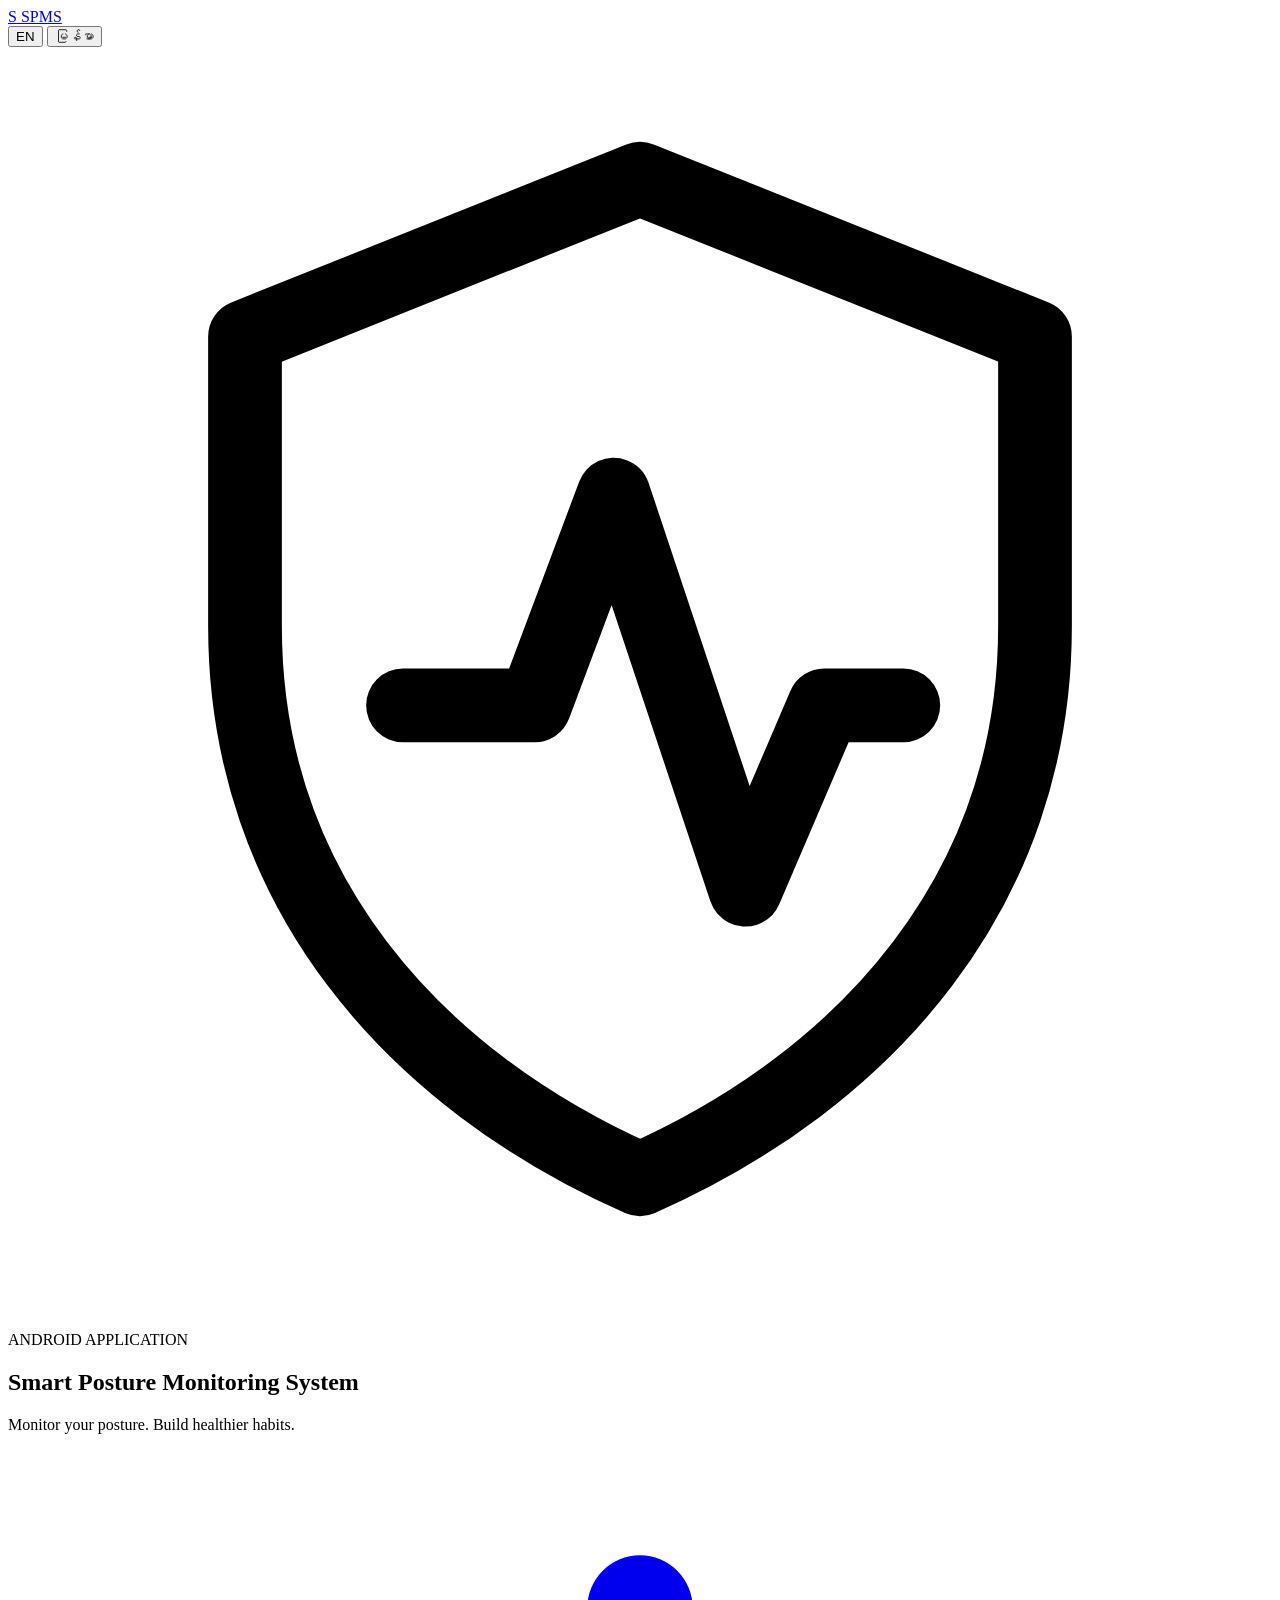
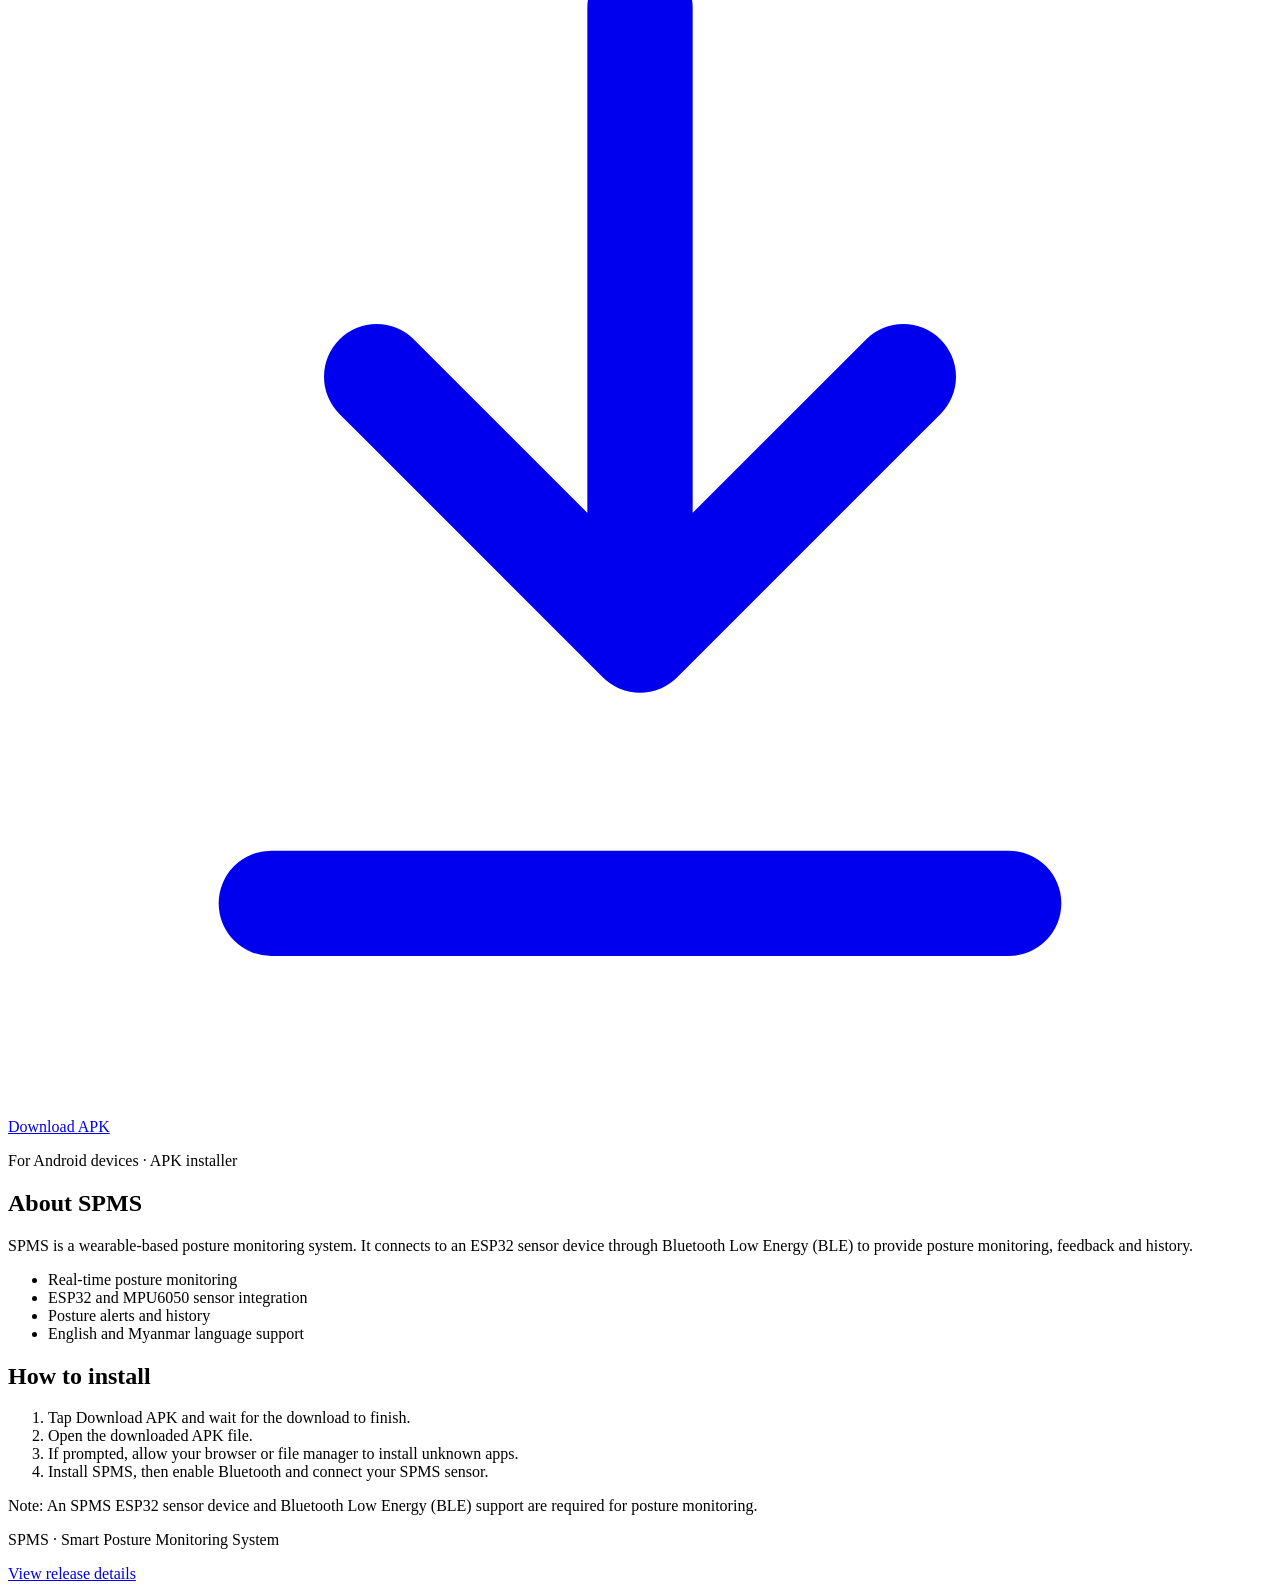
==== index.html @ 6ef0e87a "Rename index .html to index.html" ====
<!doctype html>
<html lang="en">
<head>
  <meta charset="utf-8">
  <meta name="viewport" content="width=device-width, initial-scale=1">
  <meta name="theme-color" content="#ffffff">
  <meta name="description" content="Download the Smart Posture Monitoring System (SPMS) Android application.">
  <title>SPMS — Android Download</title>
  <link rel="stylesheet" href="style.css">
</head>
<body>
  <main class="page">
    <header class="topbar">
      <a class="brand" href="#" aria-label="SPMS home">
        <span class="brand-mark" aria-hidden="true">S</span>
        <span>SPMS</span>
      </a>
      <div class="language-switch" role="group" aria-label="Choose language">
        <button type="button" class="lang-button active" data-lang="en" aria-pressed="true">EN</button>
        <button type="button" class="lang-button" data-lang="my" aria-pressed="false">မြန်မာ</button>
      </div>
    </header>

    <section class="hero">
      <div class="app-icon" aria-hidden="true">
        <svg viewBox="0 0 48 48" role="img">
          <path d="M24 5 39 11v11c0 10-6.4 17.2-15 21-8.6-3.8-15-11-15-21V11L24 5Z" fill="none" stroke="currentColor" stroke-width="2.8" stroke-linejoin="round"/>
          <path d="M15 25h5l3-8 5 15 3-7h3" fill="none" stroke="currentColor" stroke-width="2.8" stroke-linecap="round" stroke-linejoin="round"/>
        </svg>
      </div>
      <p class="eyebrow" data-en="ANDROID APPLICATION" data-my="ANDROID အက်ပ်">ANDROID APPLICATION</p>
      <h1 data-en="Smart Posture Monitoring System" data-my="စမတ် ကိုယ်နေဟန်ထား စောင့်ကြည့်စနစ်">Smart Posture Monitoring System</h1>
      <p class="subtitle" data-en="Monitor your posture. Build healthier habits." data-my="သင့်ကိုယ်နေဟန်ထားကို စောင့်ကြည့်ပြီး ပိုမိုကျန်းမာသော အလေ့အကျင့်များ တည်ဆောက်ပါ။">Monitor your posture. Build healthier habits.</p>
      <a class="download-button" href="https://github.com/RandXI/SmartPostureMonitoringSystem/releases/latest/download/app-release.apk">
        <svg viewBox="0 0 24 24" aria-hidden="true"><path d="M12 3v12m0 0 5-5m-5 5-5-5M5 20h14" fill="none" stroke="currentColor" stroke-width="2" stroke-linecap="round" stroke-linejoin="round"/></svg>
        <span data-en="Download APK" data-my="APK ဒေါင်းလုဒ်ရယူရန်">Download APK</span>
      </a>
      <p class="file-note" data-en="For Android devices · APK installer" data-my="Android ဖုန်းများအတွက် · APK ဖိုင်">For Android devices · APK installer</p>
    </section>

    <section class="info-card">
      <h2 data-en="About SPMS" data-my="SPMS အကြောင်း">About SPMS</h2>
      <p data-en="SPMS is a wearable-based posture monitoring system. It connects to an ESP32 sensor device through Bluetooth Low Energy (BLE) to provide posture monitoring, feedback and history." data-my="SPMS သည် ဝတ်ဆင်အသုံးပြုနိုင်သော ကိုယ်နေဟန်ထား စောင့်ကြည့်စနစ်ဖြစ်သည်။ Bluetooth Low Energy (BLE) မှတစ်ဆင့် ESP32 sensor ကိရိယာနှင့် ချိတ်ဆက်ကာ ကိုယ်နေဟန်ထား စောင့်ကြည့်မှု၊ သတိပေးချက်များနှင့် မှတ်တမ်းများကို ပေးစွမ်းသည်။">SPMS is a wearable-based posture monitoring system. It connects to an ESP32 sensor device through Bluetooth Low Energy (BLE) to provide posture monitoring, feedback and history.</p>
      <ul>
        <li data-en="Real-time posture monitoring" data-my="အချိန်နှင့်တစ်ပြေးညီ ကိုယ်နေဟန်ထား စောင့်ကြည့်ခြင်း">Real-time posture monitoring</li>
        <li data-en="ESP32 and MPU6050 sensor integration" data-my="ESP32 နှင့် MPU6050 sensor ချိတ်ဆက်အသုံးပြုမှု">ESP32 and MPU6050 sensor integration</li>
        <li data-en="Posture alerts and history" data-my="ကိုယ်နေဟန်ထား သတိပေးချက်များနှင့် မှတ်တမ်းများ">Posture alerts and history</li>
        <li data-en="English and Myanmar language support" data-my="အင်္ဂလိပ်နှင့် မြန်မာဘာသာစကား ပံ့ပိုးမှု">English and Myanmar language support</li>
      </ul>
    </section>

    <section class="info-card install">
      <h2 data-en="How to install" data-my="ထည့်သွင်းအသုံးပြုနည်း">How to install</h2>
      <ol>
        <li data-en="Tap Download APK and wait for the download to finish." data-my="Download APK ကိုနှိပ်ပြီး ဒေါင်းလုဒ်ပြီးဆုံးသည်အထိ စောင့်ပါ။">Tap Download APK and wait for the download to finish.</li>
        <li data-en="Open the downloaded APK file." data-my="ဒေါင်းလုဒ်ရယူထားသော APK ဖိုင်ကို ဖွင့်ပါ။">Open the downloaded APK file.</li>
        <li data-en="If prompted, allow your browser or file manager to install unknown apps." data-my="ခွင့်ပြုချက်တောင်းပါက Browser သို့မဟုတ် File Manager မှ အက်ပ်ထည့်သွင်းခွင့်ပြုပါ။">If prompted, allow your browser or file manager to install unknown apps.</li>
        <li data-en="Install SPMS, then enable Bluetooth and connect your SPMS sensor." data-my="SPMS ကို ထည့်သွင်းပြီး Bluetooth ဖွင့်ကာ SPMS sensor နှင့် ချိတ်ဆက်ပါ။">Install SPMS, then enable Bluetooth and connect your SPMS sensor.</li>
      </ol>
      <p class="notice" data-en="Note: An SPMS ESP32 sensor device and Bluetooth Low Energy (BLE) support are required for posture monitoring." data-my="မှတ်ချက် - ကိုယ်နေဟန်ထား စောင့်ကြည့်ရန် SPMS ESP32 sensor ကိရိယာနှင့် Bluetooth Low Energy (BLE) ပံ့ပိုးမှု လိုအပ်ပါသည်။">Note: An SPMS ESP32 sensor device and Bluetooth Low Energy (BLE) support are required for posture monitoring.</p>
    </section>

    <footer>
      <p>SPMS · Smart Posture Monitoring System</p>
      <a href="https://github.com/RandXI/SmartPostureMonitoringSystem/releases" target="_blank" rel="noopener noreferrer" data-en="View release details" data-my="Release အသေးစိတ်ကြည့်ရန်">View release details</a>
    </footer>
  </main>
  <script src="script.js"></script>
</body>
</html>
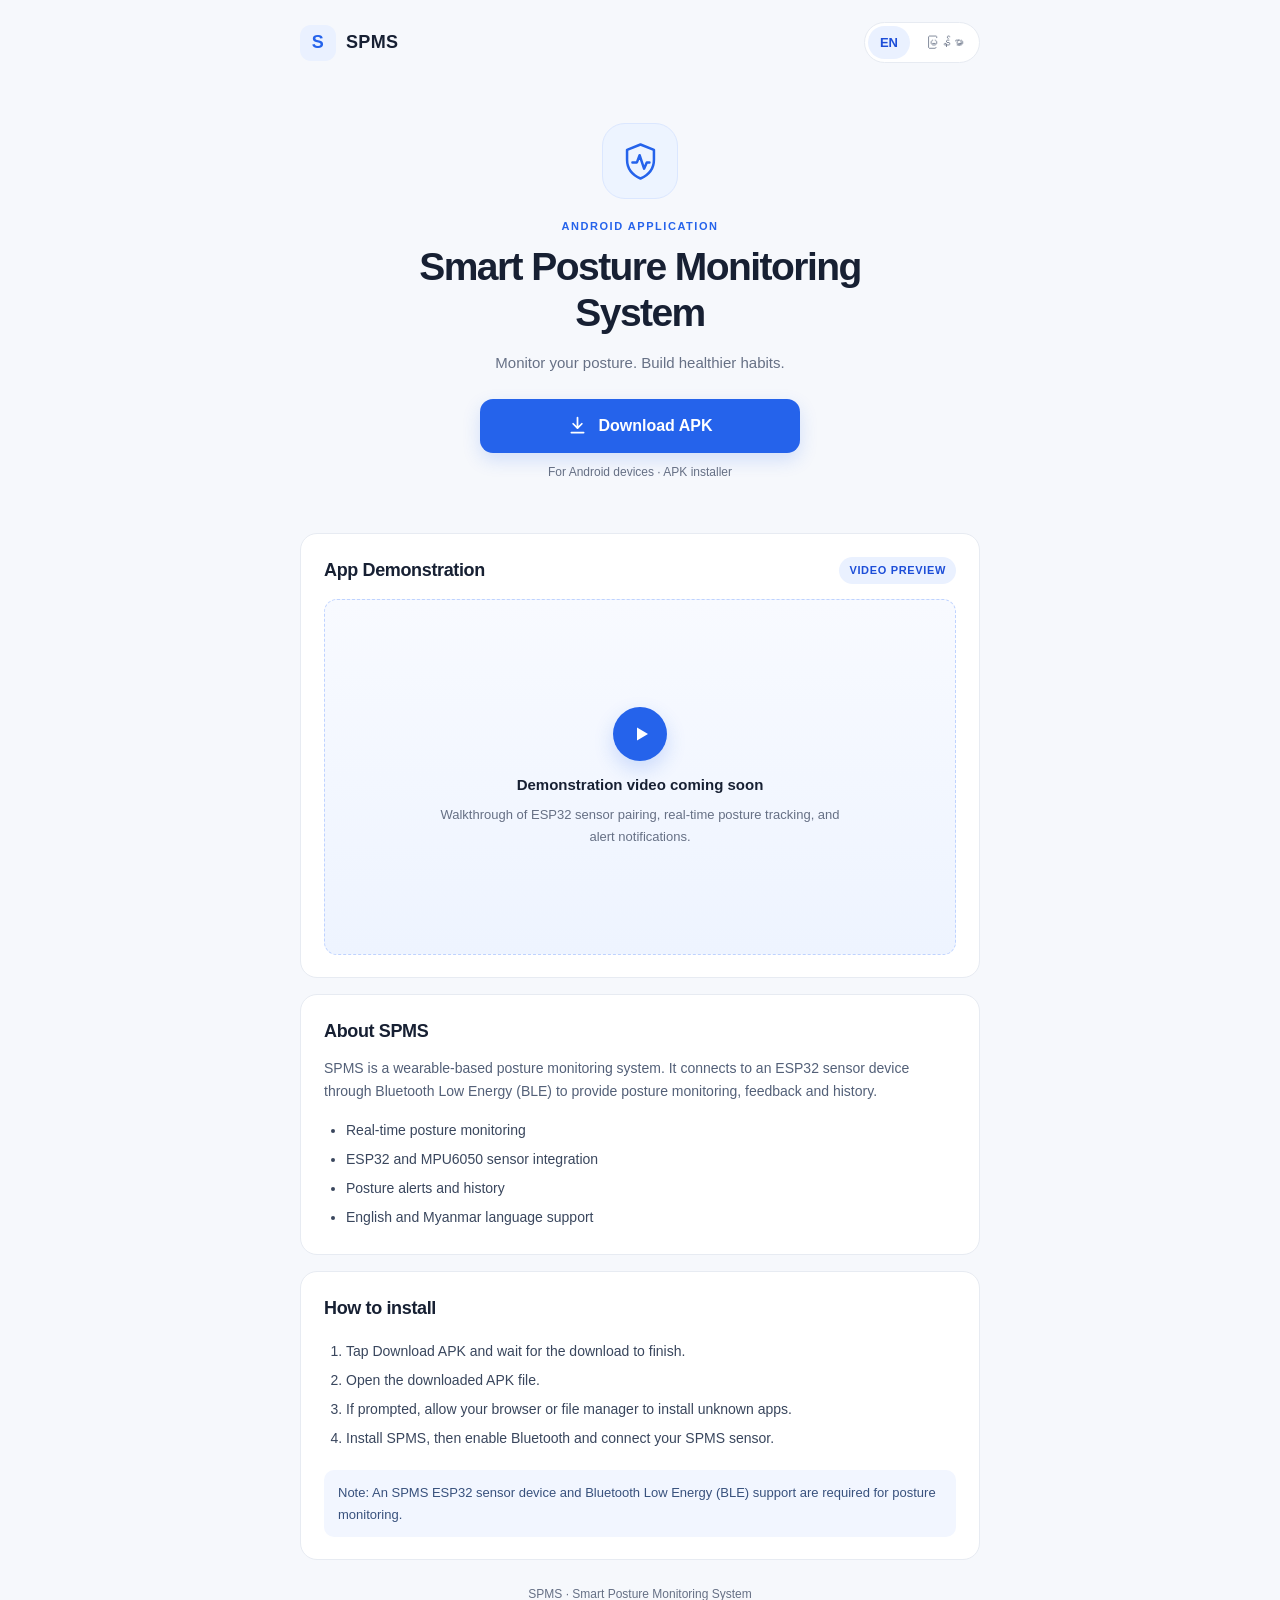
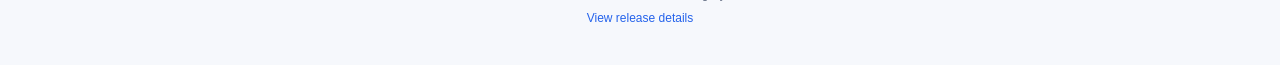
==== commit 8df3b646: "Add files via upload" ====
--- a/index.html
+++ b/index.html
@@ -38,6 +38,23 @@
       <p class="file-note" data-en="For Android devices · APK installer" data-my="Android ဖုန်းများအတွက် · APK ဖိုင်">For Android devices · APK installer</p>
     </section>
 
+    <section class="info-card video-section" aria-labelledby="demo-heading">
+      <div class="section-header">
+        <h2 id="demo-heading" data-en="App Demonstration" data-my="အက်ပ် အသုံးပြုပုံ သရုပ်ပြဗီဒီယို">App Demonstration</h2>
+        <span class="badge" data-en="VIDEO PREVIEW" data-my="ဗီဒီယို နမူနာ">VIDEO PREVIEW</span>
+      </div>
+
+      <div class="video-placeholder" role="region" aria-label="Demonstration video placeholder">
+        <div class="play-badge" aria-hidden="true">
+          <svg viewBox="0 0 24 24">
+            <path d="M8 5.5v13l11-6.5-11-6.5Z" fill="currentColor"/>
+          </svg>
+        </div>
+        <p class="video-title" data-en="Demonstration video coming soon" data-my="သရုပ်ပြဗီဒီယို မကြာမီ တင်ပေးပါမည်">Demonstration video coming soon</p>
+        <p class="video-caption" data-en="Walkthrough of ESP32 sensor pairing, real-time posture tracking, and alert notifications." data-my="ESP32 sensor ချိတ်ဆက်ပုံ၊ အချိန်နှင့်တစ်ပြေးညီ ကိုယ်နေဟန်ထား စစ်ဆေးပုံနှင့် သတိပေးချက်များကို ပြသသွားပါမည်။">Walkthrough of ESP32 sensor pairing, real-time posture tracking, and alert notifications.</p>
+      </div>
+    </section>
+
     <section class="info-card">
       <h2 data-en="About SPMS" data-my="SPMS အကြောင်း">About SPMS</h2>
       <p data-en="SPMS is a wearable-based posture monitoring system. It connects to an ESP32 sensor device through Bluetooth Low Energy (BLE) to provide posture monitoring, feedback and history." data-my="SPMS သည် ဝတ်ဆင်အသုံးပြုနိုင်သော ကိုယ်နေဟန်ထား စောင့်ကြည့်စနစ်ဖြစ်သည်။ Bluetooth Low Energy (BLE) မှတစ်ဆင့် ESP32 sensor ကိရိယာနှင့် ချိတ်ဆက်ကာ ကိုယ်နေဟန်ထား စောင့်ကြည့်မှု၊ သတိပေးချက်များနှင့် မှတ်တမ်းများကို ပေးစွမ်းသည်။">SPMS is a wearable-based posture monitoring system. It connects to an ESP32 sensor device through Bluetooth Low Energy (BLE) to provide posture monitoring, feedback and history.</p>
--- a/style.css
+++ b/style.css
@@ -0,0 +1,110 @@
+:root {
+  color-scheme: light;
+  --ink: #172033;
+  --muted: #667085;
+  --line: #e7ebf2;
+  --blue: #2563eb;
+  --blue-dark: #1d4ed8;
+  --surface: #ffffff;
+  --soft: #f6f8fc;
+}
+* { box-sizing: border-box; }
+body {
+  margin: 0;
+  background: var(--soft);
+  color: var(--ink);
+  font-family: Inter, -apple-system, BlinkMacSystemFont, "Segoe UI", "Noto Sans Myanmar", "Myanmar Text", sans-serif;
+  line-height: 1.65;
+}
+.page { width: min(100% - 32px, 680px); margin: 0 auto; padding: 22px 0 36px; }
+.topbar { display: flex; align-items: center; justify-content: space-between; margin-bottom: 34px; }
+.brand { display: inline-flex; align-items: center; gap: 10px; color: var(--ink); text-decoration: none; font-size: 18px; font-weight: 750; letter-spacing: .02em; }
+.brand-mark { display: grid; place-items: center; width: 36px; height: 36px; border-radius: 11px; background: #eaf1ff; color: var(--blue); font-weight: 800; }
+.language-switch { display: flex; padding: 3px; gap: 3px; border: 1px solid var(--line); border-radius: 999px; background: white; }
+.lang-button { border: 0; border-radius: 999px; padding: 6px 12px; color: var(--muted); background: transparent; font: inherit; font-size: 13px; cursor: pointer; }
+.lang-button.active { background: #eaf1ff; color: var(--blue-dark); font-weight: 700; }
+.hero { text-align: center; padding: 26px 12px 34px; }
+.app-icon { display: grid; place-items: center; width: 76px; height: 76px; margin: 0 auto 18px; border: 1px solid #dbe7ff; border-radius: 23px; background: #edf4ff; color: var(--blue); }
+.app-icon svg { width: 43px; height: 43px; }
+.eyebrow { margin: 0 0 8px; color: var(--blue); font-size: 11px; font-weight: 800; letter-spacing: .14em; }
+h1 { max-width: 570px; margin: 0 auto; font-size: clamp(27px, 6vw, 39px); line-height: 1.2; letter-spacing: -.04em; }
+.subtitle { max-width: 510px; margin: 14px auto 23px; color: var(--muted); font-size: 15px; }
+.download-button { display: inline-flex; justify-content: center; align-items: center; gap: 10px; width: min(100%, 320px); min-height: 54px; padding: 13px 22px; border-radius: 13px; background: var(--blue); color: white; text-decoration: none; font-weight: 750; box-shadow: 0 7px 18px #2563eb2b; transition: background .15s, transform .15s; }
+.download-button:hover { background: var(--blue-dark); transform: translateY(-1px); }
+.download-button svg { width: 21px; height: 21px; }
+.file-note { margin: 10px 0 0; color: var(--muted); font-size: 12px; }
+.info-card { margin-top: 16px; padding: 22px 23px; border: 1px solid var(--line); border-radius: 17px; background: var(--surface); }
+h2 { margin: 0 0 10px; font-size: 18px; letter-spacing: -.02em; }
+.info-card p { margin: 0; color: #536078; font-size: 14px; }
+ul, ol { margin: 13px 0 0; padding-left: 22px; color: #39465d; font-size: 14px; }
+li { padding: 3px 0; }
+.notice { margin-top: 17px !important; padding: 12px 14px; border-radius: 10px; background: #f2f6ff; color: #38517d !important; font-size: 13px !important; }
+.section-header {
+  display: flex;
+  align-items: center;
+  justify-content: space-between;
+  gap: 12px;
+  margin-bottom: 14px;
+}
+.section-header h2 {
+  margin: 0;
+}
+.badge {
+  padding: 4px 10px;
+  border-radius: 999px;
+  background: #eaf1ff;
+  color: var(--blue-dark);
+  font-size: 11px;
+  font-weight: 700;
+  letter-spacing: .06em;
+  white-space: nowrap;
+}
+.video-placeholder {
+  display: flex;
+  flex-direction: column;
+  align-items: center;
+  justify-content: center;
+  aspect-ratio: 16 / 9;
+  width: 100%;
+  padding: 24px 18px;
+  border: 1.5px dashed #bfd3ff;
+  border-radius: 13px;
+  background: linear-gradient(180deg, #f8faff 0%, #eef4ff 100%);
+  text-align: center;
+}
+.play-badge {
+  display: grid;
+  place-items: center;
+  width: 54px;
+  height: 54px;
+  margin-bottom: 12px;
+  border-radius: 999px;
+  background: var(--blue);
+  color: #ffffff;
+  box-shadow: 0 8px 20px #2563eb33;
+}
+.play-badge svg {
+  width: 24px;
+  height: 24px;
+  margin-left: 2px;
+}
+.video-title {
+  margin: 0 0 6px !important;
+  color: var(--ink) !important;
+  font-size: 15px !important;
+  font-weight: 700;
+}
+.video-caption {
+  max-width: 420px;
+  margin: 0 !important;
+  color: var(--muted) !important;
+  font-size: 13px !important;
+}
+footer { padding: 25px 8px 0; text-align: center; color: var(--muted); font-size: 12px; }
+footer p { margin: 0 0 4px; }
+footer a { color: var(--blue); text-decoration: none; }
+@media (max-width: 420px) {
+  .page { width: min(100% - 24px, 680px); padding-top: 16px; }
+  .hero { padding-top: 18px; }
+  .info-card { padding: 18px; }
+}
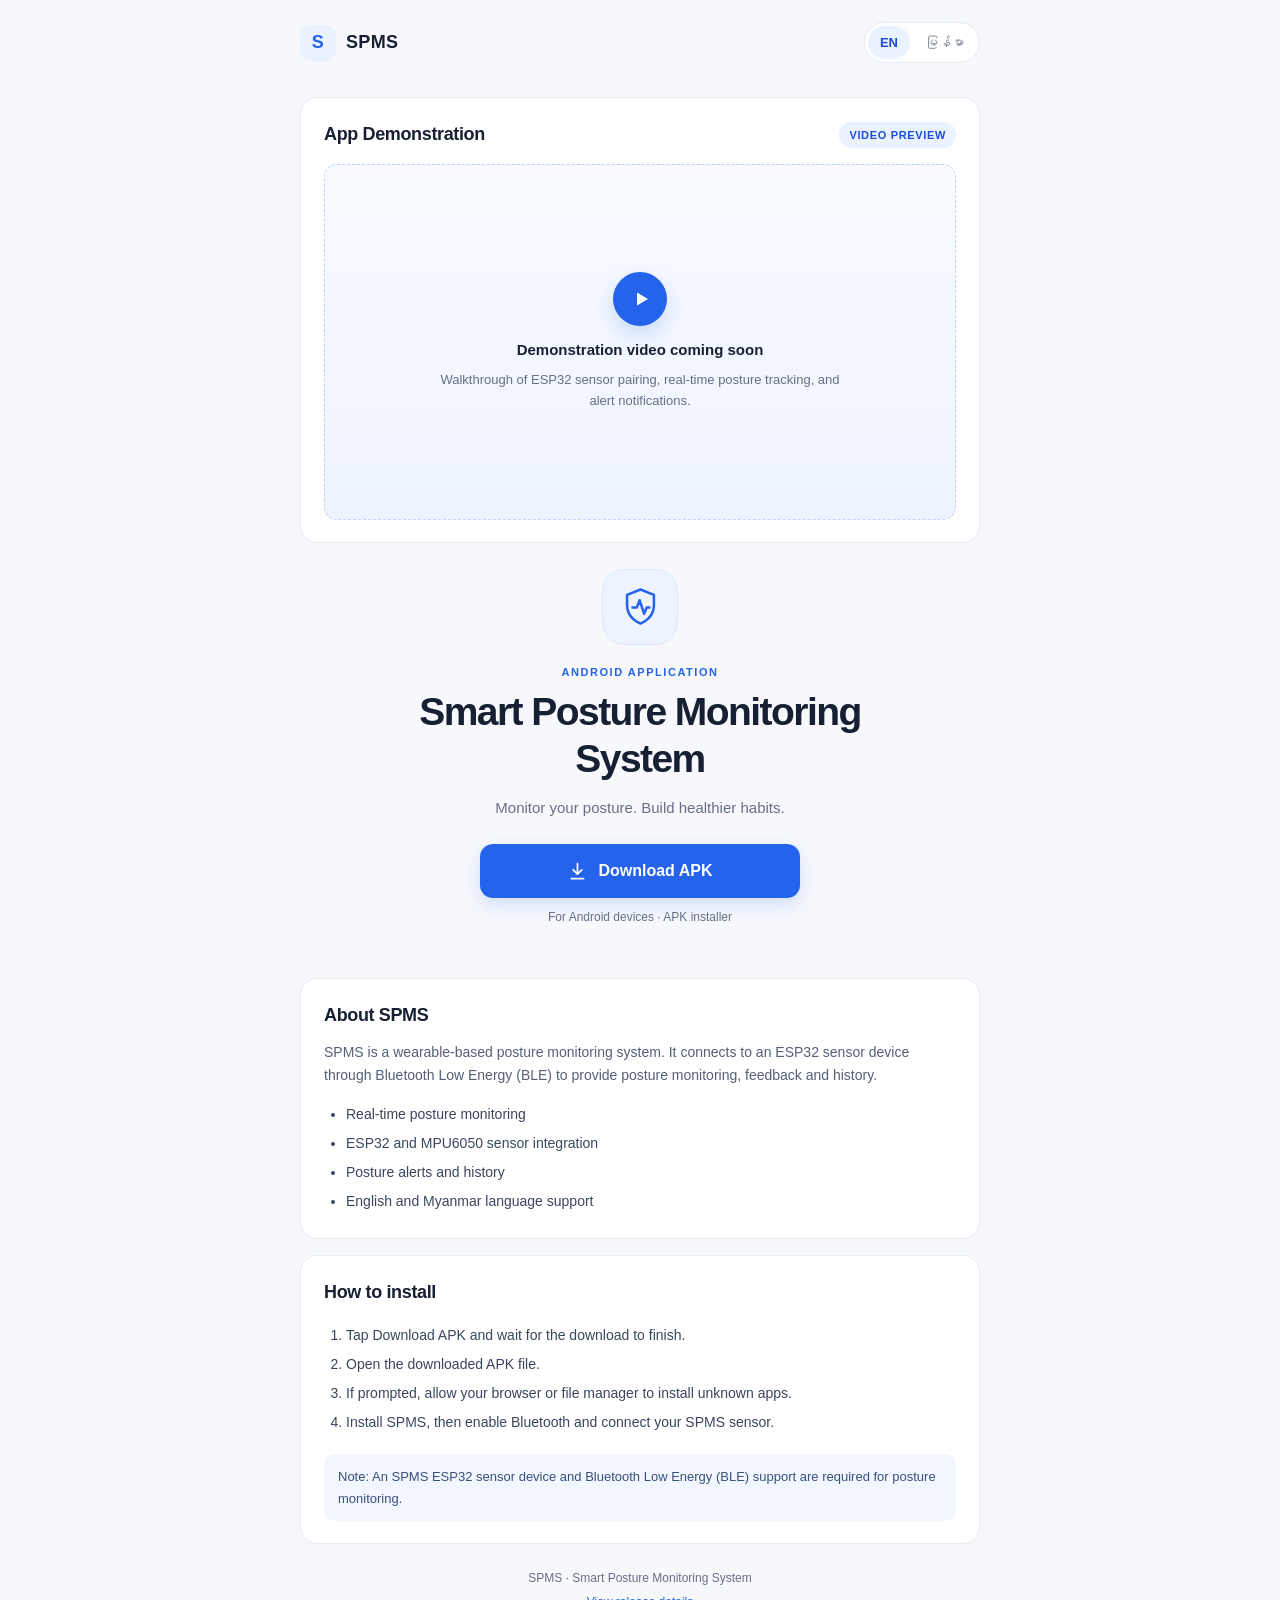
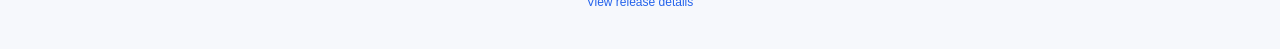
==== commit 17ffd14f: "Add files via upload" ====
--- a/index.html
+++ b/index.html
@@ -20,7 +20,22 @@
         <button type="button" class="lang-button" data-lang="my" aria-pressed="false">မြန်မာ</button>
       </div>
     </header>
+    <section class="info-card video-section" aria-labelledby="demo-heading">
+      <div class="section-header">
+        <h2 id="demo-heading" data-en="App Demonstration" data-my="အက်ပ် အသုံးပြုပုံ သရုပ်ပြဗီဒီယို">App Demonstration</h2>
+        <span class="badge" data-en="VIDEO PREVIEW" data-my="ဗီဒီယို နမူနာ">VIDEO PREVIEW</span>
+      </div>
 
+      <div class="video-placeholder" role="region" aria-label="Demonstration video placeholder">
+        <div class="play-badge" aria-hidden="true">
+          <svg viewBox="0 0 24 24">
+            <path d="M8 5.5v13l11-6.5-11-6.5Z" fill="currentColor"/>
+          </svg>
+        </div>
+        <p class="video-title" data-en="Demonstration video coming soon" data-my="သရုပ်ပြဗီဒီယို မကြာမီ တင်ပေးပါမည်">Demonstration video coming soon</p>
+        <p class="video-caption" data-en="Walkthrough of ESP32 sensor pairing, real-time posture tracking, and alert notifications." data-my="ESP32 sensor ချိတ်ဆက်ပုံ၊ အချိန်နှင့်တစ်ပြေးညီ ကိုယ်နေဟန်ထား စစ်ဆေးပုံနှင့် သတိပေးချက်များကို ပြသသွားပါမည်။">Walkthrough of ESP32 sensor pairing, real-time posture tracking, and alert notifications.</p>
+      </div>
+    </section>
     <section class="hero">
       <div class="app-icon" aria-hidden="true">
         <svg viewBox="0 0 48 48" role="img">
@@ -38,22 +53,6 @@
       <p class="file-note" data-en="For Android devices · APK installer" data-my="Android ဖုန်းများအတွက် · APK ဖိုင်">For Android devices · APK installer</p>
     </section>
 
-    <section class="info-card video-section" aria-labelledby="demo-heading">
-      <div class="section-header">
-        <h2 id="demo-heading" data-en="App Demonstration" data-my="အက်ပ် အသုံးပြုပုံ သရုပ်ပြဗီဒီယို">App Demonstration</h2>
-        <span class="badge" data-en="VIDEO PREVIEW" data-my="ဗီဒီယို နမူနာ">VIDEO PREVIEW</span>
-      </div>
-
-      <div class="video-placeholder" role="region" aria-label="Demonstration video placeholder">
-        <div class="play-badge" aria-hidden="true">
-          <svg viewBox="0 0 24 24">
-            <path d="M8 5.5v13l11-6.5-11-6.5Z" fill="currentColor"/>
-          </svg>
-        </div>
-        <p class="video-title" data-en="Demonstration video coming soon" data-my="သရုပ်ပြဗီဒီယို မကြာမီ တင်ပေးပါမည်">Demonstration video coming soon</p>
-        <p class="video-caption" data-en="Walkthrough of ESP32 sensor pairing, real-time posture tracking, and alert notifications." data-my="ESP32 sensor ချိတ်ဆက်ပုံ၊ အချိန်နှင့်တစ်ပြေးညီ ကိုယ်နေဟန်ထား စစ်ဆေးပုံနှင့် သတိပေးချက်များကို ပြသသွားပါမည်။">Walkthrough of ESP32 sensor pairing, real-time posture tracking, and alert notifications.</p>
-      </div>
-    </section>
 
     <section class="info-card">
       <h2 data-en="About SPMS" data-my="SPMS အကြောင်း">About SPMS</h2>
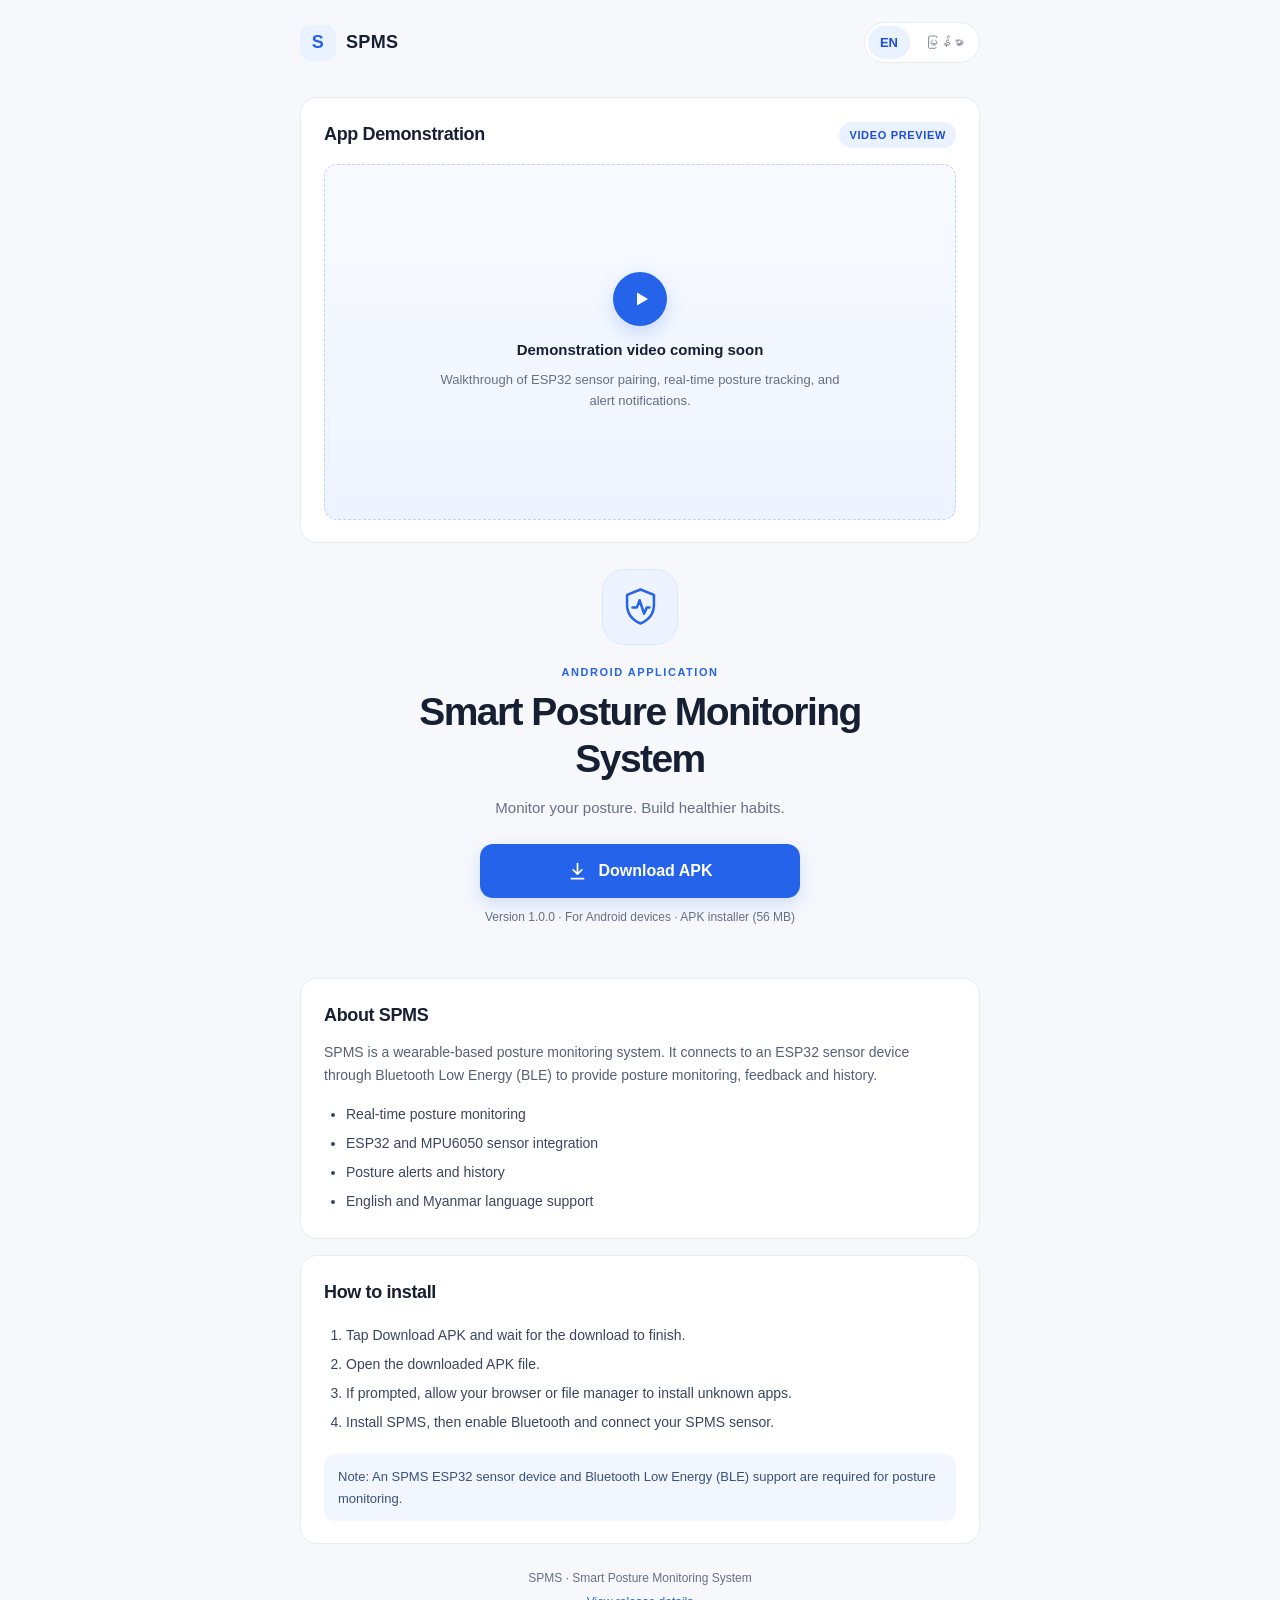
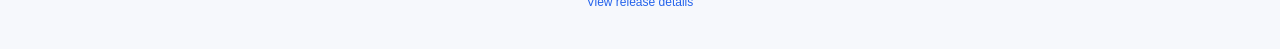
==== commit b8ba71fb: "Link download button to bundled SPMS APK" ====
--- a/index.html
+++ b/index.html
@@ -46,11 +46,11 @@
       <p class="eyebrow" data-en="ANDROID APPLICATION" data-my="ANDROID အက်ပ်">ANDROID APPLICATION</p>
       <h1 data-en="Smart Posture Monitoring System" data-my="စမတ် ကိုယ်နေဟန်ထား စောင့်ကြည့်စနစ်">Smart Posture Monitoring System</h1>
       <p class="subtitle" data-en="Monitor your posture. Build healthier habits." data-my="သင့်ကိုယ်နေဟန်ထားကို စောင့်ကြည့်ပြီး ပိုမိုကျန်းမာသော အလေ့အကျင့်များ တည်ဆောက်ပါ။">Monitor your posture. Build healthier habits.</p>
-      <a class="download-button" href="https://github.com/RandXI/SmartPostureMonitoringSystem/releases/latest/download/app-release.apk">
+      <a class="download-button" href="Releases/SPMS%20v1.0.0.apk" download="SPMS-v1.0.0.apk" type="application/vnd.android.package-archive">
         <svg viewBox="0 0 24 24" aria-hidden="true"><path d="M12 3v12m0 0 5-5m-5 5-5-5M5 20h14" fill="none" stroke="currentColor" stroke-width="2" stroke-linecap="round" stroke-linejoin="round"/></svg>
         <span data-en="Download APK" data-my="APK ဒေါင်းလုဒ်ရယူရန်">Download APK</span>
       </a>
-      <p class="file-note" data-en="For Android devices · APK installer" data-my="Android ဖုန်းများအတွက် · APK ဖိုင်">For Android devices · APK installer</p>
+      <p class="file-note" data-en="Version 1.0.0 · For Android devices · APK installer (56 MB)" data-my="ဗားရှင်း 1.0.0 · Android ဖုန်းများအတွက် · APK ဖိုင် (56 MB)">Version 1.0.0 · For Android devices · APK installer (56 MB)</p>
     </section>
 
 
@@ -78,7 +78,7 @@
 
     <footer>
       <p>SPMS · Smart Posture Monitoring System</p>
-      <a href="https://github.com/RandXI/SmartPostureMonitoringSystem/releases" target="_blank" rel="noopener noreferrer" data-en="View release details" data-my="Release အသေးစိတ်ကြည့်ရန်">View release details</a>
+      <a href="https://www.mediafire.com/file/rj781duxi9qm1mq/SPMS.v1.0.1.apk/file" target="_blank" rel="noopener noreferrer" data-en="View release details" data-my="Release အသေးစိတ်ကြည့်ရန်">View release details</a>
     </footer>
   </main>
   <script src="script.js"></script>
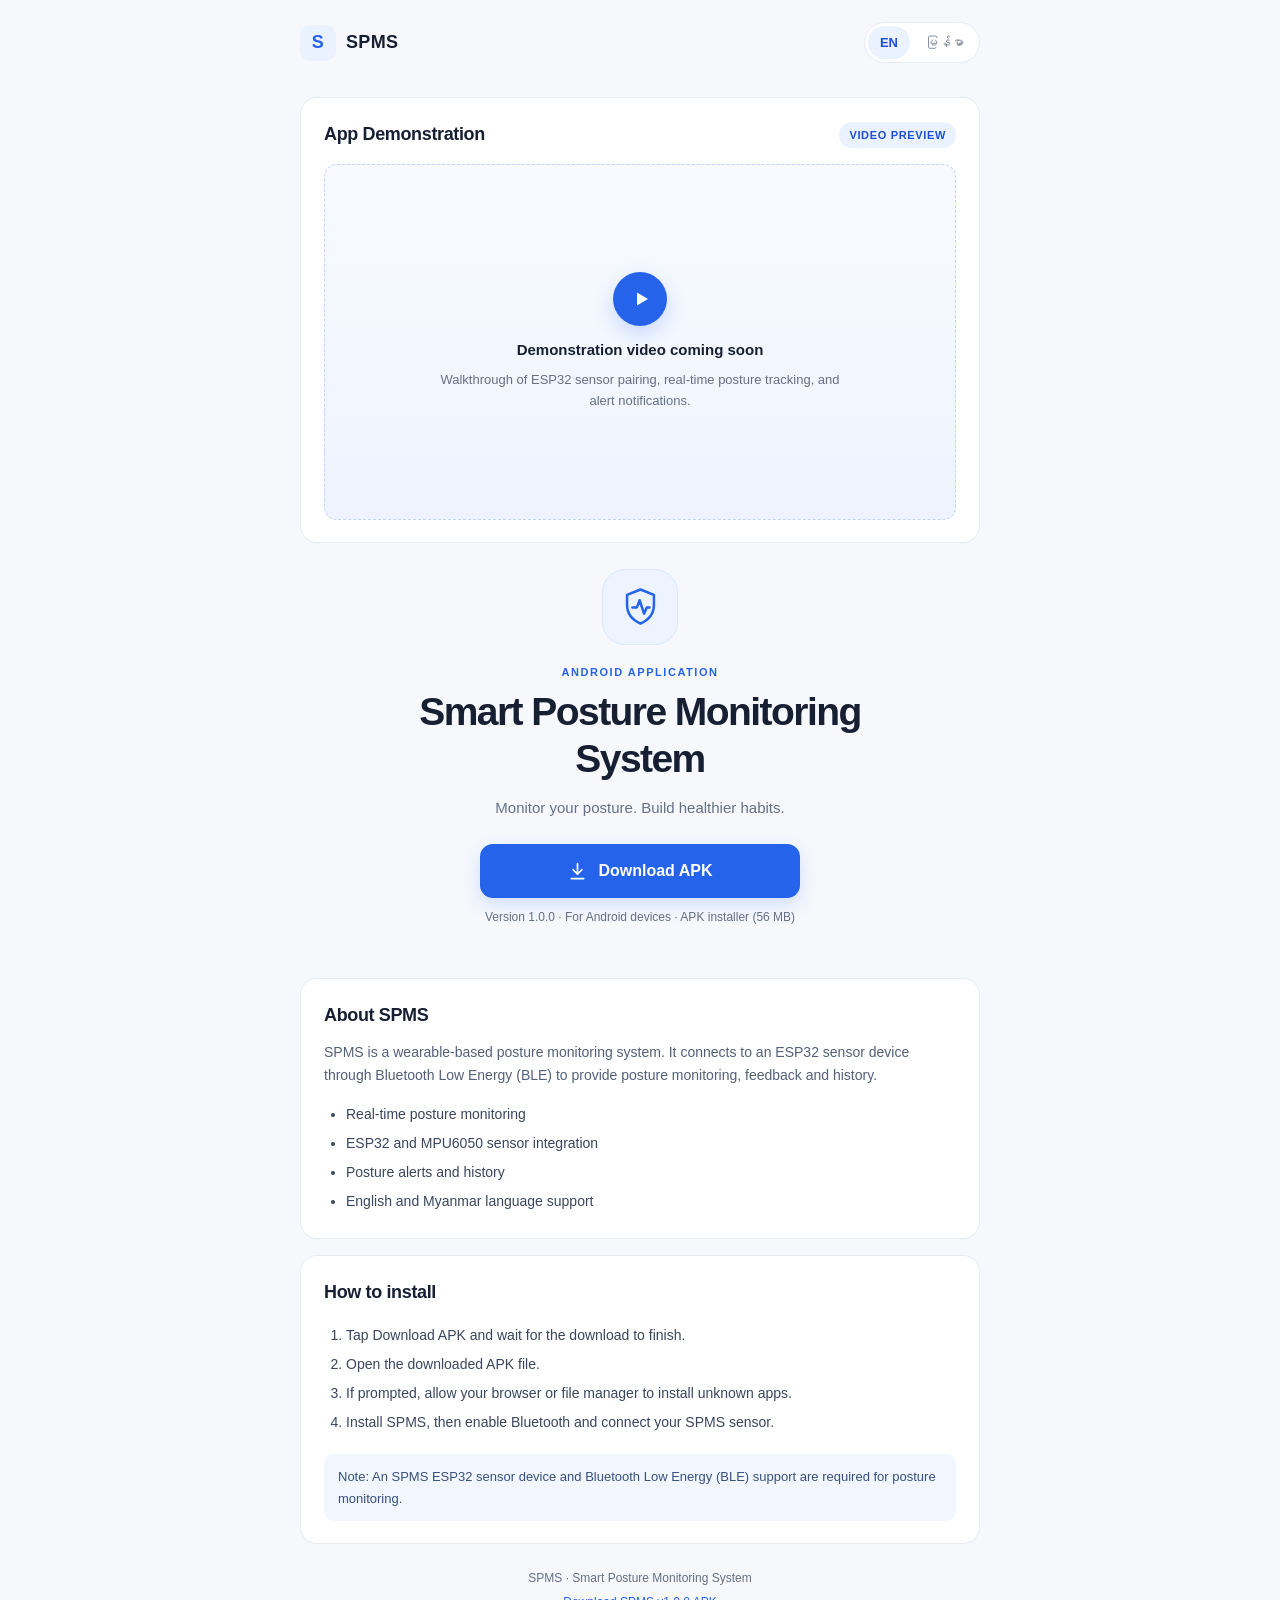
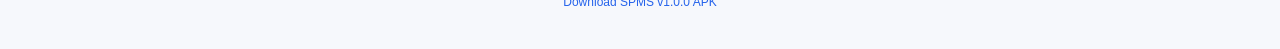
==== commit eebb0f83: "Replace MediaFire link with local APK download" ====
--- a/index.html
+++ b/index.html
@@ -78,7 +78,7 @@
 
     <footer>
       <p>SPMS · Smart Posture Monitoring System</p>
-      <a href="https://www.mediafire.com/file/rj781duxi9qm1mq/SPMS.v1.0.1.apk/file" target="_blank" rel="noopener noreferrer" data-en="View release details" data-my="Release အသေးစိတ်ကြည့်ရန်">View release details</a>
+      <a href="Releases/SPMS%20v1.0.0.apk" download="SPMS-v1.0.0.apk" type="application/vnd.android.package-archive" data-en="Download SPMS v1.0.0 APK" data-my="SPMS v1.0.0 APK ဒေါင်းလုဒ်ရယူရန်">Download SPMS v1.0.0 APK</a>
     </footer>
   </main>
   <script src="script.js"></script>
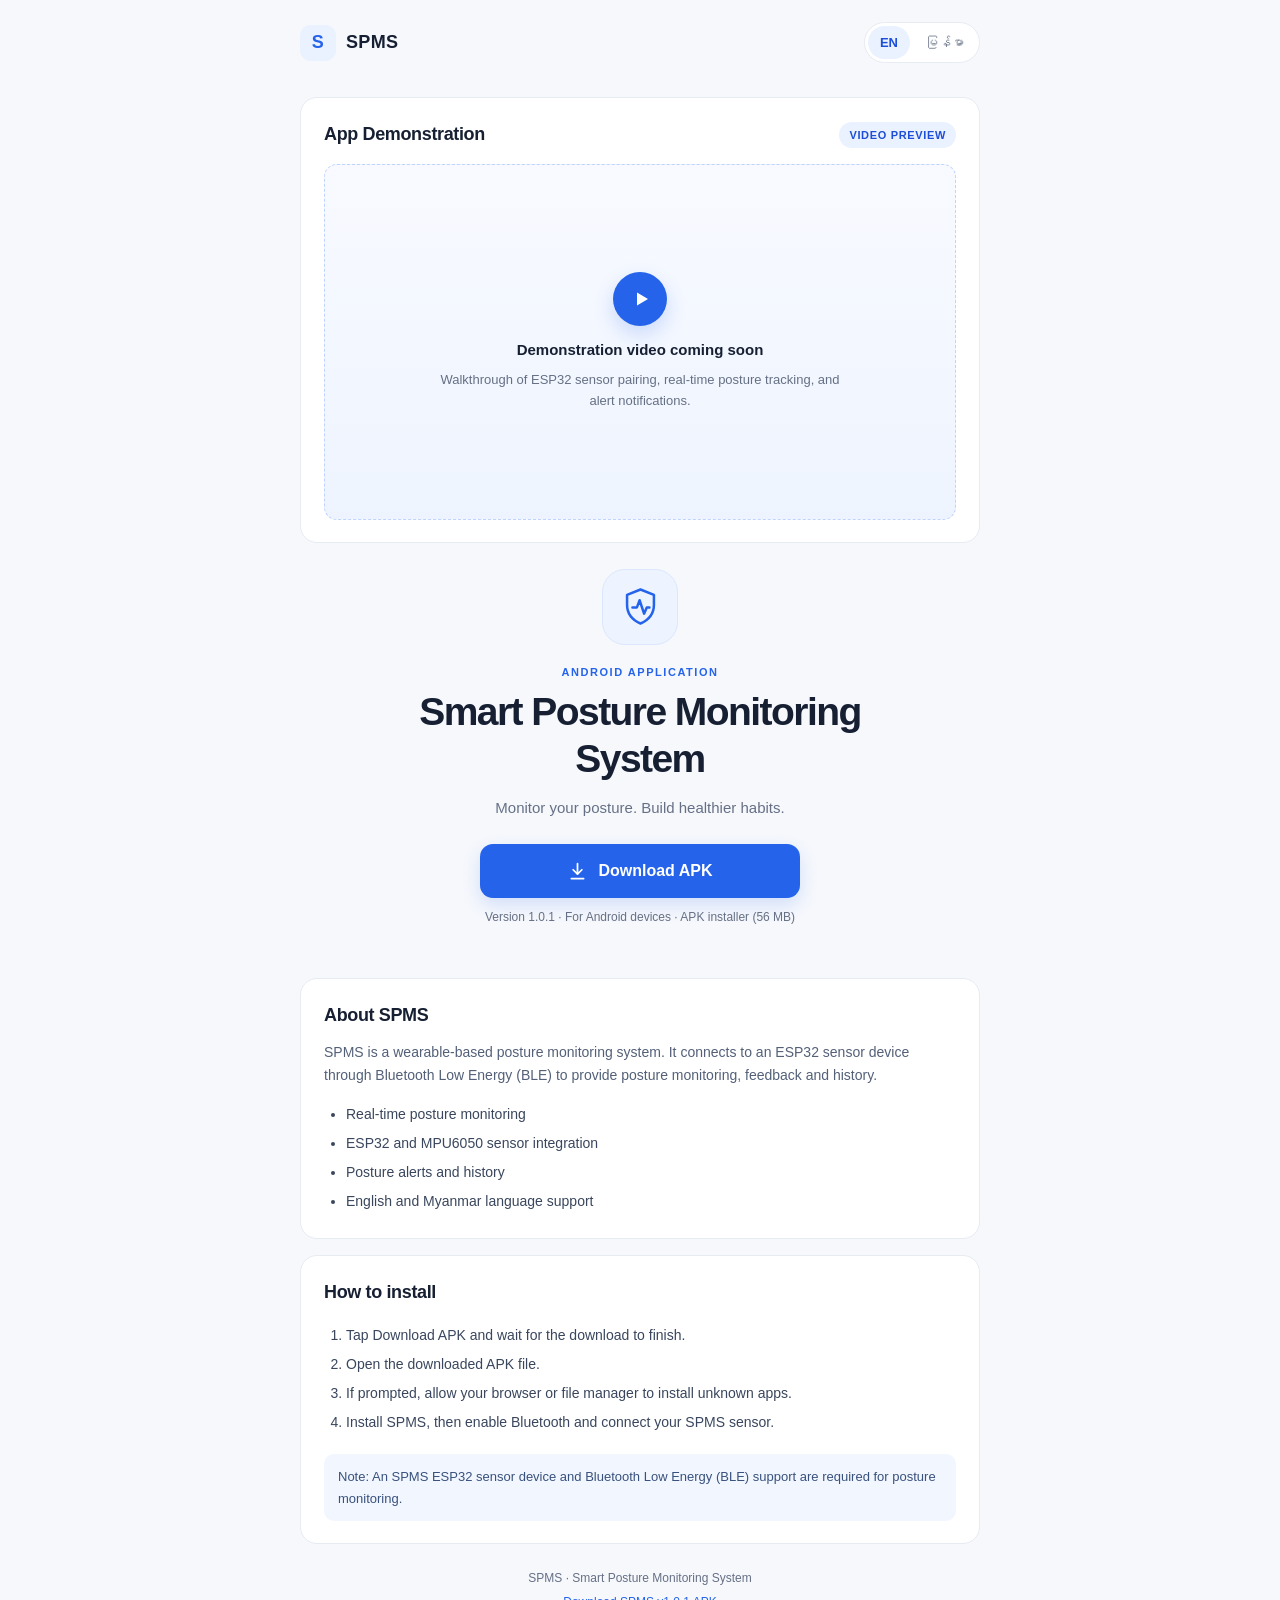
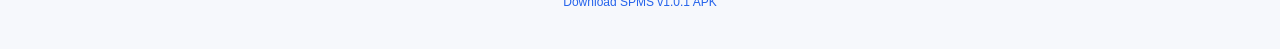
==== commit a7017a0b: "Bundle SPMS v1.0.1 APK from GitHub release and link it locally" ====
--- a/index.html
+++ b/index.html
@@ -46,11 +46,11 @@
       <p class="eyebrow" data-en="ANDROID APPLICATION" data-my="ANDROID အက်ပ်">ANDROID APPLICATION</p>
       <h1 data-en="Smart Posture Monitoring System" data-my="စမတ် ကိုယ်နေဟန်ထား စောင့်ကြည့်စနစ်">Smart Posture Monitoring System</h1>
       <p class="subtitle" data-en="Monitor your posture. Build healthier habits." data-my="သင့်ကိုယ်နေဟန်ထားကို စောင့်ကြည့်ပြီး ပိုမိုကျန်းမာသော အလေ့အကျင့်များ တည်ဆောက်ပါ။">Monitor your posture. Build healthier habits.</p>
-      <a class="download-button" href="Releases/SPMS%20v1.0.0.apk" download="SPMS-v1.0.0.apk" type="application/vnd.android.package-archive">
+      <a class="download-button" href="Releases/SPMS-v1.0.1.apk" download="SPMS-v1.0.1.apk" type="application/vnd.android.package-archive">
         <svg viewBox="0 0 24 24" aria-hidden="true"><path d="M12 3v12m0 0 5-5m-5 5-5-5M5 20h14" fill="none" stroke="currentColor" stroke-width="2" stroke-linecap="round" stroke-linejoin="round"/></svg>
         <span data-en="Download APK" data-my="APK ဒေါင်းလုဒ်ရယူရန်">Download APK</span>
       </a>
-      <p class="file-note" data-en="Version 1.0.0 · For Android devices · APK installer (56 MB)" data-my="ဗားရှင်း 1.0.0 · Android ဖုန်းများအတွက် · APK ဖိုင် (56 MB)">Version 1.0.0 · For Android devices · APK installer (56 MB)</p>
+      <p class="file-note" data-en="Version 1.0.1 · For Android devices · APK installer (56 MB)" data-my="ဗားရှင်း 1.0.1 · Android ဖုန်းများအတွက် · APK ဖိုင် (56 MB)">Version 1.0.1 · For Android devices · APK installer (56 MB)</p>
     </section>
 
 
@@ -78,7 +78,7 @@
 
     <footer>
       <p>SPMS · Smart Posture Monitoring System</p>
-      <a href="Releases/SPMS%20v1.0.0.apk" download="SPMS-v1.0.0.apk" type="application/vnd.android.package-archive" data-en="Download SPMS v1.0.0 APK" data-my="SPMS v1.0.0 APK ဒေါင်းလုဒ်ရယူရန်">Download SPMS v1.0.0 APK</a>
+      <a href="Releases/SPMS-v1.0.1.apk" download="SPMS-v1.0.1.apk" type="application/vnd.android.package-archive" data-en="Download SPMS v1.0.1 APK" data-my="SPMS v1.0.1 APK ဒေါင်းလုဒ်ရယူရန်">Download SPMS v1.0.1 APK</a>
     </footer>
   </main>
   <script src="script.js"></script>
